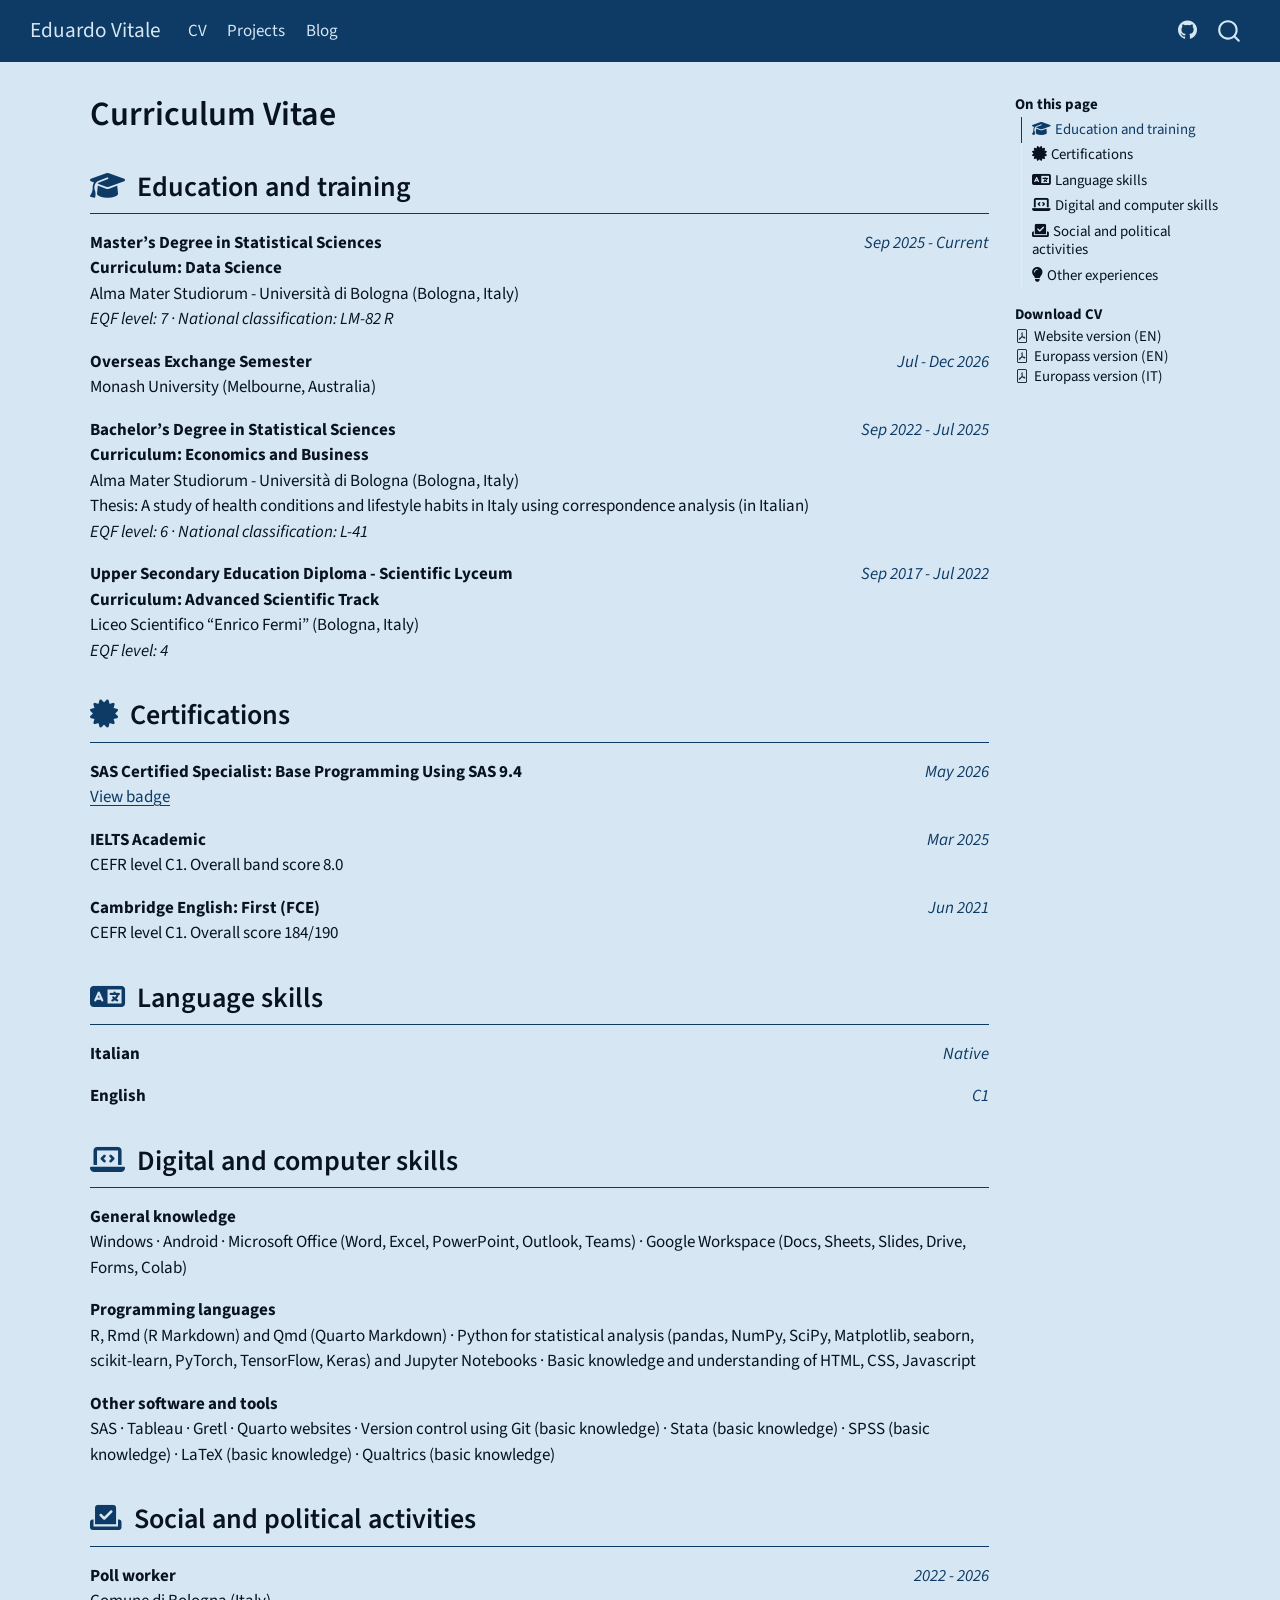
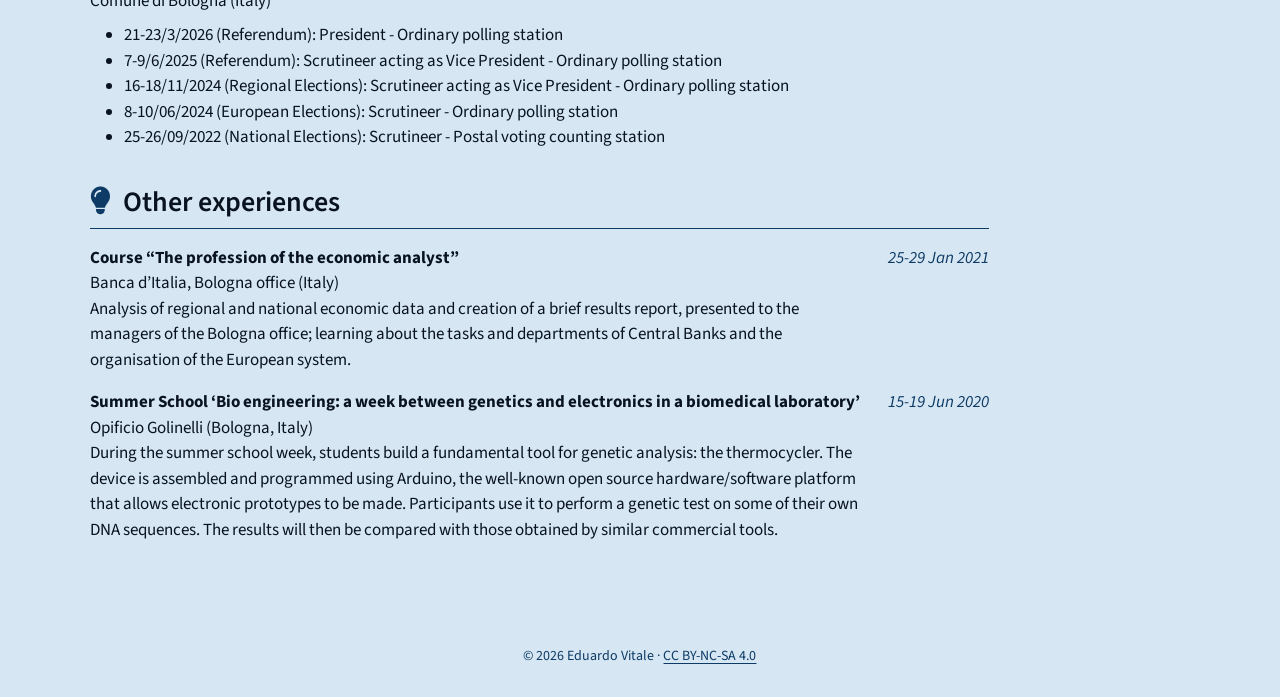
==== cv/index.html @ f0003b97 "Built site for gh-pages" ====
<!DOCTYPE html>
<html xmlns="http://www.w3.org/1999/xhtml" lang="en" xml:lang="en"><head>

<meta charset="utf-8">
<meta name="generator" content="quarto-1.11.9">

<meta name="viewport" content="width=device-width, initial-scale=1.0, user-scalable=yes">


<title>Curriculum Vitae – Eduardo Vitale</title>
<style>
/* Default styles provided by pandoc.
** See https://pandoc.org/MANUAL.html#variables-for-html for config info.
*/
span.smallcaps{font-variant: small-caps;}
div.columns{display: flex; gap: 1.5em;}
div.column{flex: auto;}
@media screen {
div.columns{gap: min(4vw, 1.5em);}
div.column{overflow-x: auto;}
}
div.hanging-indent{margin-left: 1.5em; text-indent: -1.5em;}
ul.task-list{list-style: none;}
ul.task-list li input[type="checkbox"] {
  width: 0.8em;
  margin: 0 0.8em 0.2em -1em; /* quarto-specific, see https://github.com/quarto-dev/quarto-cli/issues/4556 */ 
  vertical-align: middle;
}
</style>


<script src="../site_libs/quarto-nav/quarto-nav.js"></script>
<script src="../site_libs/quarto-nav/headroom.min.js"></script>
<script src="../site_libs/clipboard/clipboard.min.js"></script>
<script src="../site_libs/quarto-search/autocomplete.umd.js"></script>
<script src="../site_libs/quarto-search/fuse.min.js"></script>
<script src="../site_libs/quarto-search/quarto-search.js"></script>
<meta name="quarto:offset" content="../">
<script src="../site_libs/quarto-html/quarto.js" type="module"></script>
<script src="../site_libs/quarto-html/tabsets/tabsets.js" type="module"></script>
<script src="../site_libs/quarto-html/scrollable-regions/scrollable-regions.js" type="module"></script>
<script src="../site_libs/quarto-html/popper.min.js"></script>
<script src="../site_libs/quarto-html/tippy.umd.min.js"></script>
<script src="../site_libs/quarto-html/anchor.min.js"></script>
<link href="../site_libs/quarto-html/tippy.css" rel="stylesheet">
<link href="../site_libs/quarto-html/quarto-syntax-highlighting-63b5708e65d6cd79cd7618c58d0c21e7.css" rel="stylesheet" id="quarto-text-highlighting-styles">
<script src="../site_libs/bootstrap/bootstrap.min.js"></script>
<link href="../site_libs/bootstrap/bootstrap-icons.css" rel="stylesheet">
<link href="../site_libs/bootstrap/bootstrap-68e6c9a759f6f047661711591d067c5d.min.css" rel="stylesheet" append-hash="true" id="quarto-bootstrap" data-mode="light">
<link href="../site_libs/quarto-contrib/fontawesome6-6.7.2/all.min.css" rel="stylesheet">
<link href="../site_libs/quarto-contrib/fontawesome6-6.7.2/latex-fontsize.css" rel="stylesheet">
<script id="quarto-search-options" type="application/json">{
  "location": "navbar",
  "copy-button": false,
  "collapse-after": 3,
  "panel-placement": "end",
  "type": "overlay",
  "limit": 50,
  "keyboard-shortcut": [
    "f",
    "/",
    "s"
  ],
  "show-item-context": false,
  "language": {
    "search-no-results-text": "No results",
    "search-matching-documents-text": "matching documents",
    "search-copy-link-title": "Copy link to search",
    "search-hide-matches-text": "Hide additional matches",
    "search-more-match-text": "more match in this document",
    "search-more-matches-text": "more matches in this document",
    "search-clear-button-title": "Clear",
    "search-text-placeholder": "",
    "search-detached-cancel-button-title": "Cancel",
    "search-submit-button-title": "Submit",
    "search-label": "Search"
  }
}</script>
<meta name="robots" content="noindex, nofollow, noai, noimageai">


</head>

<body class="nav-fixed cv-page quarto-light"><a id="quarto-skip-link" class="visually-hidden-focusable" href="#quarto-document-content">Skip to main content</a>

<div id="quarto-search-results"></div>
  <header id="quarto-header" class="headroom fixed-top">
    <nav class="navbar navbar-expand-lg " data-bs-theme="dark" aria-label="Site">
      <div class="navbar-container container-fluid">
      <div class="navbar-brand-container mx-auto">
    <a class="navbar-brand" href="../index.html">
    <span class="navbar-title">Eduardo Vitale</span>
    </a>
  </div>
          <button class="navbar-toggler" type="button" data-bs-toggle="collapse" data-bs-target="#navbarCollapse" aria-controls="navbarCollapse" aria-expanded="false" aria-label="Toggle navigation" onclick="if (window.quartoToggleHeadroom) { window.quartoToggleHeadroom(); }">
  <span class="navbar-toggler-icon"></span>
</button>
          <div class="collapse navbar-collapse" id="navbarCollapse">
            <ul class="navbar-nav navbar-nav-scroll me-auto">
  <li class="nav-item">
    <a class="nav-link active" href="../cv/index.html" aria-current="page"> 
<span class="menu-text">CV</span></a>
  </li>  
  <li class="nav-item">
    <a class="nav-link" href="../projects/projects.html"> 
<span class="menu-text">Projects</span></a>
  </li>  
  <li class="nav-item">
    <a class="nav-link" href="../blog/blog.html"> 
<span class="menu-text">Blog</span></a>
  </li>  
</ul>
            <ul class="navbar-nav navbar-nav-scroll ms-auto">
  <li class="nav-item compact">
    <a class="nav-link" href="https://github.com/EduVit" target="_blank"> <i class="bi bi-github" role="img">
</i> 
<span class="menu-text"></span></a>
  </li>  
</ul>
          </div> <!-- /navcollapse -->
            <div class="quarto-navbar-tools">
</div>
            <div id="quarto-search" class="" title="Search"></div>
      </div> <!-- /container-fluid -->
    </nav>
</header>
<!-- content -->
<div id="quarto-content" class="quarto-container page-columns page-rows-contents page-layout-article page-navbar">
<!-- sidebar -->
<!-- margin-sidebar -->
    <div id="quarto-margin-sidebar" class="sidebar margin-sidebar">
        <nav id="TOC" role="doc-toc" aria-labelledby="toc-title" class="toc-active">
    <h2 id="toc-title">On this page</h2>
   
  <ul class="collapse">
  <li><a href="#education" id="toc-education" class="nav-link active" data-scroll-target="#education"><i class="fa-solid fa-graduation-cap" aria-label="graduation-cap"></i> Education and training</a></li>
  <li><a href="#certifications" id="toc-certifications" class="nav-link" data-scroll-target="#certifications"><i class="fa-solid fa-certificate" aria-label="certificate"></i> Certifications</a></li>
  <li><a href="#languages" id="toc-languages" class="nav-link" data-scroll-target="#languages"><i class="fa-solid fa-language" aria-label="language"></i> Language skills</a></li>
  <li><a href="#digital-skills" id="toc-digital-skills" class="nav-link" data-scroll-target="#digital-skills"><i class="fa-solid fa-laptop-code" aria-label="laptop-code"></i> Digital and computer skills</a></li>
  <li><a href="#social-activities" id="toc-social-activities" class="nav-link" data-scroll-target="#social-activities"><i class="fa-solid fa-check-to-slot" aria-label="check-to-slot"></i> Social and political activities</a></li>
  <li><a href="#other-experiences" id="toc-other-experiences" class="nav-link" data-scroll-target="#other-experiences"><i class="fa-solid fa-lightbulb" aria-label="lightbulb"></i> Other experiences</a></li>
  </ul>
<div class="quarto-alternate-formats"><h2>Download CV</h2><ul><li><a href="CV-Website-EN.pdf"><i class="bi bi-file-pdf"></i>Website version (EN)</a></li><li><a href="CV-Europass-EN.pdf"><i class="bi bi-file-pdf"></i>Europass version (EN)</a></li><li><a href="CV-Europass-IT.pdf"><i class="bi bi-file-pdf"></i>Europass version (IT)</a></li></ul></div></nav>
    </div>
<!-- main -->
<main class="content" id="quarto-document-content" tabindex="-1">

<header id="title-block-header" class="quarto-title-block default">
<div class="quarto-title">
<h1 class="title">Curriculum Vitae</h1>
</div>



<div class="quarto-title-meta">

    
  
    
  </div>
  


</header>


<section id="education" class="level2">
<h2 class="anchored" data-anchor-id="education"><i class="fa-solid fa-graduation-cap" aria-label="graduation-cap"></i> Education and training</h2>
<div class="cv-entry">
<div class="cv-entry-main">
<p><strong>Master’s Degree in Statistical Sciences</strong><br>
<strong>Curriculum: Data Science</strong><br>
Alma Mater Studiorum - Università di Bologna (Bologna, Italy)<br>
<em>EQF level: 7 · National classification: LM-82 R</em></p>
</div>
<div class="cv-entry-date">
<p>Sep 2025 - Current</p>
</div>
</div>
<div class="cv-entry">
<div class="cv-entry-main">
<p><strong>Overseas Exchange Semester</strong><br>
Monash University (Melbourne, Australia)</p>
</div>
<div class="cv-entry-date">
<p>Jul - Dec 2026</p>
</div>
</div>
<div class="cv-entry">
<div class="cv-entry-main">
<p><strong>Bachelor’s Degree in Statistical Sciences</strong><br>
<strong>Curriculum: Economics and Business</strong><br>
Alma Mater Studiorum - Università di Bologna (Bologna, Italy)<br>
Thesis: A study of health conditions and lifestyle habits in Italy using correspondence analysis (in Italian)<br>
<em>EQF level: 6 · National classification: L-41</em></p>
</div>
<div class="cv-entry-date">
<p>Sep 2022 - Jul 2025</p>
</div>
</div>
<div class="cv-entry">
<div class="cv-entry-main">
<p><strong>Upper Secondary Education Diploma - Scientific Lyceum</strong><br>
<strong>Curriculum: Advanced Scientific Track</strong><br>
Liceo Scientifico “Enrico Fermi” (Bologna, Italy)<br>
<em>EQF level: 4</em></p>
</div>
<div class="cv-entry-date">
<p>Sep 2017 - Jul 2022</p>
</div>
</div>
</section>
<section id="certifications" class="level2">
<h2 class="anchored" data-anchor-id="certifications"><i class="fa-solid fa-certificate" aria-label="certificate"></i> Certifications</h2>
<div class="cv-entry">
<div class="cv-entry-main">
<p><strong>SAS Certified Specialist: Base Programming Using SAS 9.4</strong><br>
<a href="https://www.credly.com/badges/1765853e-7fba-4a34-a681-5e344c31578a/public_url">View badge</a></p>
</div>
<div class="cv-entry-date">
<p>May 2026</p>
</div>
</div>
<div class="cv-entry">
<div class="cv-entry-main">
<p><strong>IELTS Academic</strong><br>
CEFR level C1. Overall band score 8.0</p>
</div>
<div class="cv-entry-date">
<p>Mar 2025</p>
</div>
</div>
<div class="cv-entry">
<div class="cv-entry-main">
<p><strong>Cambridge English: First (FCE)</strong><br>
CEFR level C1. Overall score 184/190</p>
</div>
<div class="cv-entry-date">
<p>Jun 2021</p>
</div>
</div>
</section>
<section id="languages" class="level2">
<h2 class="anchored" data-anchor-id="languages"><i class="fa-solid fa-language" aria-label="language"></i> Language skills</h2>
<div class="cv-entry">
<div class="cv-entry-main">
<p><strong>Italian</strong></p>
</div>
<div class="cv-entry-date">
<p>Native</p>
</div>
</div>
<div class="cv-entry">
<div class="cv-entry-main">
<p><strong>English</strong></p>
</div>
<div class="cv-entry-date">
<p>C1</p>
</div>
</div>
</section>
<section id="digital-skills" class="level2">
<h2 class="anchored" data-anchor-id="digital-skills"><i class="fa-solid fa-laptop-code" aria-label="laptop-code"></i> Digital and computer skills</h2>
<p><strong>General knowledge</strong><br>
Windows · Android · Microsoft Office (Word, Excel, PowerPoint, Outlook, Teams) · Google Workspace (Docs, Sheets, Slides, Drive, Forms, Colab)</p>
<p><strong>Programming languages</strong><br>
R, Rmd (R Markdown) and Qmd (Quarto Markdown) · Python for statistical analysis (pandas, NumPy, SciPy, Matplotlib, seaborn, scikit-learn, PyTorch, TensorFlow, Keras) and Jupyter Notebooks · Basic knowledge and understanding of HTML, CSS, Javascript</p>
<p><strong>Other software and tools</strong><br>
SAS · Tableau · Gretl · Quarto websites · Version control using Git (basic knowledge) · Stata (basic knowledge) · SPSS (basic knowledge) · LaTeX (basic knowledge) · Qualtrics (basic knowledge)</p>
</section>
<section id="social-activities" class="level2">
<h2 class="anchored" data-anchor-id="social-activities"><i class="fa-solid fa-check-to-slot" aria-label="check-to-slot"></i> Social and political activities</h2>
<div class="cv-entry">
<div class="cv-entry-main">
<p><strong>Poll worker</strong><br>
Comune di Bologna (Italy)</p>
<ul>
<li>21-23/3/2026 (Referendum): President - Ordinary polling station</li>
<li>7-9/6/2025 (Referendum): Scrutineer acting as Vice President - Ordinary polling station</li>
<li>16-18/11/2024 (Regional Elections): Scrutineer acting as Vice President - Ordinary polling station</li>
<li>8-10/06/2024 (European Elections): Scrutineer - Ordinary polling station</li>
<li>25-26/09/2022 (National Elections): Scrutineer - Postal voting counting station</li>
</ul>
</div>
<div class="cv-entry-date">
<p>2022 - 2026</p>
</div>
</div>
</section>
<section id="other-experiences" class="level2">
<h2 class="anchored" data-anchor-id="other-experiences"><i class="fa-solid fa-lightbulb" aria-label="lightbulb"></i> Other experiences</h2>
<div class="cv-entry">
<div class="cv-entry-main">
<p><strong>Course “The profession of the economic analyst”</strong><br>
Banca d’Italia, Bologna office (Italy)<br>
Analysis of regional and national economic data and creation of a brief results report, presented to the managers of the Bologna office; learning about the tasks and departments of Central Banks and the organisation of the European system.</p>
</div>
<div class="cv-entry-date">
<p>25-29 Jan 2021</p>
</div>
</div>
<div class="cv-entry">
<div class="cv-entry-main">
<p><strong>Summer School ‘Bio engineering: a week between genetics and electronics in a biomedical laboratory’</strong><br>
Opificio Golinelli (Bologna, Italy)<br>
During the summer school week, students build a fundamental tool for genetic analysis: the thermocycler. The device is assembled and programmed using Arduino, the well-known open source hardware/software platform that allows electronic prototypes to be made. Participants use it to perform a genetic test on some of their own DNA sequences. The results will then be compared with those obtained by similar commercial tools.</p>
</div>
<div class="cv-entry-date">
<p>15-19 Jun 2020</p>
</div>
</div>


</section>

</main> <!-- /main -->
<script id="quarto-html-after-body" type="application/javascript">
  window.document.addEventListener("DOMContentLoaded", function (event) {
    const icon = "";
    const anchorJS = new window.AnchorJS();
    anchorJS.options = {
      placement: 'right',
      icon: icon
    };
    anchorJS.add('.anchored');
    const isCodeAnnotation = (el) => {
      for (const clz of el.classList) {
        if (clz.startsWith('code-annotation-')) {                     
          return true;
        }
      }
      return false;
    }
    const onCopySuccess = function(e) {
      // button target
      const button = e.trigger;
      // don't keep focus
      button.blur();
      // flash "checked"
      button.classList.add('code-copy-button-checked');
      var currentTitle = button.getAttribute("title");
      button.setAttribute("title", "Copied!");
      let tooltip;
      if (window.bootstrap) {
        button.setAttribute("data-bs-toggle", "tooltip");
        button.setAttribute("data-bs-placement", "left");
        button.setAttribute("data-bs-title", "Copied!");
        tooltip = new bootstrap.Tooltip(button, 
          { trigger: "manual", 
            customClass: "code-copy-button-tooltip",
            offset: [0, -8]});
        tooltip.show();    
      }
      setTimeout(function() {
        if (tooltip) {
          tooltip.hide();
          button.removeAttribute("data-bs-title");
          button.removeAttribute("data-bs-toggle");
          button.removeAttribute("data-bs-placement");
        }
        button.setAttribute("title", currentTitle);
        button.classList.remove('code-copy-button-checked');
      }, 1000);
      // clear code selection
      e.clearSelection();
    }
    const getTextToCopy = function(trigger) {
      const outerScaffold = trigger.parentElement.cloneNode(true);
      const codeEl = outerScaffold.querySelector('code');
      for (const childEl of codeEl.children) {
        if (isCodeAnnotation(childEl)) {
          childEl.remove();
        }
      }
      return codeEl.innerText;
    }
    const clipboard = new window.ClipboardJS('.code-copy-button:not([data-in-quarto-modal])', {
      text: getTextToCopy
    });
    clipboard.on('success', onCopySuccess);
    if (window.document.getElementById('quarto-embedded-source-code-modal')) {
      const clipboardModal = new window.ClipboardJS('.code-copy-button[data-in-quarto-modal]', {
        text: getTextToCopy,
        container: window.document.getElementById('quarto-embedded-source-code-modal')
      });
      clipboardModal.on('success', onCopySuccess);
    }
      var localhostRegex = new RegExp(/^(?:http|https):\/\/localhost\:?[0-9]*\//);
      var mailtoRegex = new RegExp(/^mailto:/);
        var filterRegex = new RegExp("https:\/\/EduVit\.github\.io\/");
      const newWindowLabel = "(opens in a new tab)";
      const newWindowNoteId = "quarto-ext-newwindow-label";
      // Links reference one hidden label through aria-describedby, so the
      // announcement never changes their accessible name.
      var describeNewWindow = (link) => {
        if (!window.document.getElementById(newWindowNoteId)) {
          var newWindowNote = window.document.createElement("span");
          newWindowNote.id = newWindowNoteId;
          newWindowNote.hidden = true;
          newWindowNote.textContent = newWindowLabel;
          window.document.body.appendChild(newWindowNote);
        }
        var describedBy = (link.getAttribute("aria-describedby") || "").split(/\s+/).filter(Boolean);
        if (!describedBy.includes(newWindowNoteId)) {
          describedBy.push(newWindowNoteId);
          link.setAttribute("aria-describedby", describedBy.join(" "));
        }
      }
      var isInternal = (href) => {
          return filterRegex.test(href) || localhostRegex.test(href) || mailtoRegex.test(href);
      }
      // Inspect non-navigation links and adorn them if external
      window.quartoDecorateExternalLinks = function (root) {
     var links = (root || window.document).querySelectorAll('a[href]:not(.nav-link):not(.navbar-brand):not(.toc-action):not(.sidebar-link):not(.sidebar-item-toggle):not(.pagination-link):not(.no-external):not([aria-hidden]):not(.dropdown-item):not(.quarto-navigation-tool):not(.about-link)');
      for (var i=0; i<links.length; i++) {
        const link = links[i];
        if (!isInternal(link.href)) {
          // undo the damage that might have been done by quarto-nav.js in the case of
          // links that we want to consider external
          if (link.dataset.originalHref !== undefined) {
            link.href = link.dataset.originalHref;
          }
            // target, if specified
            link.setAttribute("target", "_blank");
            if (link.getAttribute("rel") === null) {
              link.setAttribute("rel", "noopener");
            }
            describeNewWindow(link);
          if (!link.classList.contains('no-external-icon')) {
          }
        }
      }
      };
      window.quartoDecorateExternalLinks(window.document);
    // Esc closes the popup (WCAG 1.4.13) and focus leaving both trigger and
    // popup closes it (WCAG 2.4.11); tippy handles neither for interactive popups.
    const hideOnEscAndFocusOut = {
      name: 'hideOnEscAndFocusOut',
      defaultValue: true,
      fn(instance) {
        const dismiss = () => {
          // A show scheduled by the trigger delay would otherwise reopen it
          instance.clearDelayTimeouts();
          instance.hide();
        };
        const onKeyDown = (event) => {
          if (event.key !== 'Escape') {
            return;
          }
          // Keep Esc from also reaching page handlers (e.g. reveal.js overview),
          // except an open reveal.js slide menu, which Esc should close too.
          // The menu handles keys only when its keyboard option is on.
          const menuHandlesEsc = window.Reveal?.getPlugin?.('menu')?.isOpen() &&
            window.Reveal.getConfig().menu?.keyboard !== false;
          if (!menuHandlesEsc) {
            event.stopPropagation();
          }
          if (instance.popper.contains(window.document.activeElement)) {
            // Disabled while refocusing so the focus trigger does not reopen it
            instance.disable();
            instance.reference.focus();
            instance.enable();
          }
          dismiss();
        };
        const onFocusOut = (event) => {
          const target = event.relatedTarget;
          if (target && !instance.reference.contains(target) &&
              !instance.popper.contains(target)) {
            dismiss();
          }
        };
        // On the trigger too: a click trigger (code-annotations: select) has no
        // blur handling. Attached for the instance's lifetime so leaving the
        // trigger also cancels a show still pending on the trigger delay.
        instance.reference.addEventListener('focusout', onFocusOut);
        return {
          onShow() {
            window.document.addEventListener('keydown', onKeyDown, true);
            instance.popper.addEventListener('focusout', onFocusOut);
          },
          onHide() {
            window.document.removeEventListener('keydown', onKeyDown, true);
            instance.popper.removeEventListener('focusout', onFocusOut);
          },
          onDestroy() {
            instance.reference.removeEventListener('focusout', onFocusOut);
          },
        };
      },
    };
    function tippyHover(el, contentFn, onTriggerFn, onUntriggerFn) {
      const config = {
        allowHTML: true,
        maxWidth: 500,
        delay: 100,
        arrow: false,
        appendTo: function(el) {
            return el.parentElement;
        },
        interactive: true,
        interactiveBorder: 10,
        theme: 'quarto',
        placement: 'bottom-start',
        plugins: [hideOnEscAndFocusOut],
      };
      if (contentFn) {
        config.content = contentFn;
      }
      if (onTriggerFn) {
        config.onTrigger = onTriggerFn;
      }
      if (onUntriggerFn) {
        config.onUntrigger = onUntriggerFn;
      }
      window.tippy(el, config); 
    }
    const noterefs = window.document.querySelectorAll('a[role="doc-noteref"]');
    for (var i=0; i<noterefs.length; i++) {
      const ref = noterefs[i];
      tippyHover(ref, function() {
        // use id or data attribute instead here
        let href = ref.getAttribute('data-footnote-href') || ref.getAttribute('href');
        try { href = new URL(href).hash; } catch {}
        const id = href.replace(/^#\/?/, "");
        const note = window.document.getElementById(id);
        if (note) {
          return note.innerHTML;
        } else {
          return "";
        }
      });
    }
    const xrefs = window.document.querySelectorAll('a.quarto-xref');
    const processXRef = (id, note) => {
      // Strip column container classes
      const stripColumnClz = (el) => {
        el.classList.remove("page-full", "page-columns");
        if (el.children) {
          for (const child of el.children) {
            stripColumnClz(child);
          }
        }
      }
      stripColumnClz(note)
      if (id === null || id.startsWith('sec-')) {
        // Special case sections, only their first couple elements
        const container = document.createElement("div");
        if (note.children && note.children.length > 2) {
          container.appendChild(note.children[0].cloneNode(true));
          for (let i = 1; i < note.children.length; i++) {
            const child = note.children[i];
            if (child.tagName === "P" && child.innerText === "") {
              continue;
            } else {
              container.appendChild(child.cloneNode(true));
              break;
            }
          }
          if (window.Quarto?.typesetMath) {
            window.Quarto.typesetMath(container);
          }
          return container.innerHTML
        } else {
          if (window.Quarto?.typesetMath) {
            window.Quarto.typesetMath(note);
          }
          return note.innerHTML;
        }
      } else {
        // Remove any anchor links if they are present
        const anchorLink = note.querySelector('a.anchorjs-link');
        if (anchorLink) {
          anchorLink.remove();
        }
        if (window.Quarto?.typesetMath) {
          window.Quarto.typesetMath(note);
        }
        if (note.classList.contains("callout")) {
          return note.outerHTML;
        } else {
          return note.innerHTML;
        }
      }
    }
    for (var i=0; i<xrefs.length; i++) {
      const xref = xrefs[i];
      tippyHover(xref, undefined, function(instance) {
        instance.disable();
        let url = xref.getAttribute('href');
        let hash = undefined; 
        if (url.startsWith('#')) {
          hash = url;
        } else {
          try { hash = new URL(url).hash; } catch {}
        }
        if (hash) {
          const id = hash.replace(/^#\/?/, "");
          const note = window.document.getElementById(id);
          if (note !== null) {
            try {
              const html = processXRef(id, note.cloneNode(true));
              instance.setContent(html);
            } finally {
              instance.enable();
              instance.show();
            }
          } else {
            // See if we can fetch this
            fetch(url.split('#')[0])
            .then(res => res.text())
            .then(html => {
              const parser = new DOMParser();
              const htmlDoc = parser.parseFromString(html, "text/html");
              const note = htmlDoc.getElementById(id);
              if (note !== null) {
                const html = processXRef(id, note);
                instance.setContent(html);
              } 
            }).finally(() => {
              instance.enable();
              instance.show();
            });
          }
        } else {
          // See if we can fetch a full url (with no hash to target)
          // This is a special case and we should probably do some content thinning / targeting
          fetch(url)
          .then(res => res.text())
          .then(html => {
            const parser = new DOMParser();
            const htmlDoc = parser.parseFromString(html, "text/html");
            const note = htmlDoc.querySelector('main.content');
            if (note !== null) {
              // This should only happen for chapter cross references
              // (since there is no id in the URL)
              // remove the first header
              if (note.children.length > 0 && note.children[0].tagName === "HEADER") {
                note.children[0].remove();
              }
              const html = processXRef(null, note);
              instance.setContent(html);
            } 
          }).finally(() => {
            instance.enable();
            instance.show();
          });
        }
      }, function(instance) {
      });
    }
        let selectedAnnoteEl;
        const selectorForAnnotation = ( cell, annotation) => {
          let cellAttr = 'data-code-cell="' + cell + '"';
          let lineAttr = 'data-code-annotation="' +  annotation + '"';
          const selector = 'span[' + cellAttr + '][' + lineAttr + ']';
          return selector;
        }
        const selectCodeLines = (annoteEl) => {
          const doc = window.document;
          const targetCell = annoteEl.getAttribute("data-target-cell");
          const targetAnnotation = annoteEl.getAttribute("data-target-annotation");
          const annoteSpan = window.document.querySelector(selectorForAnnotation(targetCell, targetAnnotation));
          const lines = annoteSpan.getAttribute("data-code-lines").split(",");
          const lineIds = lines.map((line) => {
            return targetCell + "-" + line;
          })
          // Each band is positioned against its own containing block, which is
          // not the offsetParent of the lines, so place it from client rects.
          const placeBand = (band, firstEl, lastEl, codeBlock) => {
            const container = band.offsetParent;
            if (container === null) {
              return;
            }
            const containerRect = container.getBoundingClientRect();
            // Reveal.js scales slides with a transform, so convert client
            // pixels back to the CSS pixels of the container.
            const scale = containerRect.height / container.offsetHeight || 1;
            const firstRect = firstEl.getBoundingClientRect();
            const lastRect = lastEl.getBoundingClientRect();
            const top = (firstRect.top - containerRect.top) / scale - container.clientTop + container.scrollTop;
            const height = (lastRect.bottom - firstRect.top) / scale;
            band.style.top = top - 2 + "px";
            band.style.height = height + 4 + "px";
            if (codeBlock) {
              // Without the copy button wrapper, the containing block is wider
              // than the code block, so span the code block explicitly.
              const blockRect = codeBlock.getBoundingClientRect();
              band.style.left = (blockRect.left - containerRect.left) / scale - container.clientLeft + container.scrollLeft + "px";
              band.style.width = blockRect.width / scale + "px";
            }
          };
          if (lineIds.length > 0) {
            const el = window.document.getElementById(lineIds[0]);
            const lastEl = window.document.getElementById(lineIds[lineIds.length - 1]);
            const parent = el.parentElement.parentElement;
            // cook up a div (if necessary) and position it
            let div = window.document.getElementById("code-annotation-line-highlight");
            if (div === null) {
              div = window.document.createElement("div");
              div.setAttribute("id", "code-annotation-line-highlight");
              div.style.position = 'absolute';
              parent.appendChild(div);
            }
            placeBand(div, el, lastEl, parent.closest("div.sourceCode") || parent);
            let gutterDiv = window.document.getElementById("code-annotation-line-highlight-gutter");
            if (gutterDiv === null) {
              gutterDiv = window.document.createElement("div");
              gutterDiv.setAttribute("id", "code-annotation-line-highlight-gutter");
              gutterDiv.style.position = 'absolute';
              const codeCell = window.document.getElementById(targetCell);
              const gutter = codeCell.querySelector('.code-annotation-gutter');
              gutter.appendChild(gutterDiv);
            }
            placeBand(gutterDiv, el, lastEl);
            selectedAnnoteEl = annoteEl;
          }
        };
        const unselectCodeLines = () => {
          const elementsIds = ["code-annotation-line-highlight", "code-annotation-line-highlight-gutter"];
          elementsIds.forEach((elId) => {
            const div = window.document.getElementById(elId);
            if (div) {
              div.remove();
            }
          });
          selectedAnnoteEl = undefined;
        };
          // Handle positioning of the toggle
      window.addEventListener(
        "resize",
        throttle(() => {
          elRect = undefined;
          if (selectedAnnoteEl) {
            selectCodeLines(selectedAnnoteEl);
          }
        }, 10)
      );
      function throttle(fn, ms) {
      let throttle = false;
      let timer;
        return (...args) => {
          if(!throttle) { // first call gets through
              fn.apply(this, args);
              throttle = true;
          } else { // all the others get throttled
              if(timer) clearTimeout(timer); // cancel #2
              timer = setTimeout(() => {
                fn.apply(this, args);
                timer = throttle = false;
              }, ms);
          }
        };
      }
        // Attach click handler to the DT
        const annoteDls = window.document.querySelectorAll('dt[data-target-cell]');
        for (const annoteDlNode of annoteDls) {
          annoteDlNode.addEventListener('click', (event) => {
            const clickedEl = event.target;
            if (clickedEl !== selectedAnnoteEl) {
              unselectCodeLines();
              const activeEl = window.document.querySelector('dt[data-target-cell].code-annotation-active');
              if (activeEl) {
                activeEl.classList.remove('code-annotation-active');
              }
              selectCodeLines(clickedEl);
              clickedEl.classList.add('code-annotation-active');
            } else {
              // Unselect the line
              unselectCodeLines();
              clickedEl.classList.remove('code-annotation-active');
            }
          });
        }
    const findCites = (el) => {
      const parentEl = el.parentElement;
      if (parentEl) {
        const cites = parentEl.dataset.cites;
        if (cites) {
          return {
            el,
            cites: cites.split(' ')
          };
        } else {
          return findCites(el.parentElement)
        }
      } else {
        return undefined;
      }
    };
    var bibliorefs = window.document.querySelectorAll('a[role="doc-biblioref"]');
    for (var i=0; i<bibliorefs.length; i++) {
      const ref = bibliorefs[i];
      const citeInfo = findCites(ref);
      if (citeInfo) {
        tippyHover(citeInfo.el, function() {
          var popup = window.document.createElement('div');
          citeInfo.cites.forEach(function(cite) {
            var citeDiv = window.document.createElement('div');
            citeDiv.classList.add('hanging-indent');
            citeDiv.classList.add('csl-entry');
            var biblioDiv = window.document.getElementById('ref-' + cite);
            if (biblioDiv) {
              citeDiv.innerHTML = biblioDiv.innerHTML;
            }
            popup.appendChild(citeDiv);
          });
          return popup.innerHTML;
        });
      }
    }
  });
  </script>
  <script type="application/javascript">
  window.quartoScrollableRegionsLabels = {"code":"Scrollable code","output":"Scrollable output"};
  </script>
</div> <!-- /content -->
<footer class="footer">
  <div class="nav-footer">
    <div class="nav-footer-left">
      &nbsp;
    </div>   
    <div class="nav-footer-center">
<p>© 2026 Eduardo Vitale · <a href="https://creativecommons.org/licenses/by-nc-sa/4.0/">CC BY-NC-SA 4.0</a></p>
</div>
    <div class="nav-footer-right">
      &nbsp;
    </div>
  </div>
</footer>




</body></html>
---- site_libs/quarto-html/tippy.css ----
.tippy-box[data-animation=fade][data-state=hidden]{opacity:0}[data-tippy-root]{max-width:calc(100vw - 10px)}.tippy-box{position:relative;background-color:#333;color:#fff;border-radius:4px;font-size:14px;line-height:1.4;white-space:normal;outline:0;transition-property:transform,visibility,opacity}.tippy-box[data-placement^=top]>.tippy-arrow{bottom:0}.tippy-box[data-placement^=top]>.tippy-arrow:before{bottom:-7px;left:0;border-width:8px 8px 0;border-top-color:initial;transform-origin:center top}.tippy-box[data-placement^=bottom]>.tippy-arrow{top:0}.tippy-box[data-placement^=bottom]>.tippy-arrow:before{top:-7px;left:0;border-width:0 8px 8px;border-bottom-color:initial;transform-origin:center bottom}.tippy-box[data-placement^=left]>.tippy-arrow{right:0}.tippy-box[data-placement^=left]>.tippy-arrow:before{border-width:8px 0 8px 8px;border-left-color:initial;right:-7px;transform-origin:center left}.tippy-box[data-placement^=right]>.tippy-arrow{left:0}.tippy-box[data-placement^=right]>.tippy-arrow:before{left:-7px;border-width:8px 8px 8px 0;border-right-color:initial;transform-origin:center right}.tippy-box[data-inertia][data-state=visible]{transition-timing-function:cubic-bezier(.54,1.5,.38,1.11)}.tippy-arrow{width:16px;height:16px;color:#333}.tippy-arrow:before{content:"";position:absolute;border-color:transparent;border-style:solid}.tippy-content{position:relative;padding:5px 9px;z-index:1}
---- site_libs/quarto-html/quarto-syntax-highlighting-63b5708e65d6cd79cd7618c58d0c21e7.css ----
/* quarto syntax highlight colors */
:root {
  --quarto-hl-ot-color: #003B4F;
  --quarto-hl-at-color: #657422;
  --quarto-hl-ss-color: #20794D;
  --quarto-hl-an-color: #5E5E5E;
  --quarto-hl-fu-color: #4758AB;
  --quarto-hl-st-color: #20794D;
  --quarto-hl-cf-color: #003B4F;
  --quarto-hl-op-color: #5E5E5E;
  --quarto-hl-er-color: #AD0000;
  --quarto-hl-bn-color: #AD0000;
  --quarto-hl-al-color: #AD0000;
  --quarto-hl-va-color: #111111;
  --quarto-hl-bu-color: inherit;
  --quarto-hl-ex-color: inherit;
  --quarto-hl-pp-color: #AD0000;
  --quarto-hl-in-color: #5E5E5E;
  --quarto-hl-vs-color: #20794D;
  --quarto-hl-wa-color: #5E5E5E;
  --quarto-hl-do-color: #5E5E5E;
  --quarto-hl-im-color: #00769E;
  --quarto-hl-ch-color: #20794D;
  --quarto-hl-dt-color: #AD0000;
  --quarto-hl-fl-color: #AD0000;
  --quarto-hl-co-color: #5E5E5E;
  --quarto-hl-cv-color: #5E5E5E;
  --quarto-hl-cn-color: #8f5902;
  --quarto-hl-sc-color: #5E5E5E;
  --quarto-hl-dv-color: #AD0000;
  --quarto-hl-kw-color: #003B4F;
}

/* other quarto variables */
:root {
  --quarto-font-monospace: SFMono-Regular, Menlo, Monaco, Consolas, "Liberation Mono", "Courier New", monospace;
}

/* syntax highlight based on Pandoc's rules */
pre > code.sourceCode > span {
  color: #003B4F;
}

code.sourceCode > span {
  color: #003B4F;
}

div.sourceCode,
div.sourceCode pre.sourceCode {
  color: #003B4F;
}

/* Normal */
code span {
  color: #003B4F;
}

/* Alert */
code span.al {
  color: #AD0000;
  font-style: inherit;
}

/* Annotation */
code span.an {
  color: #5E5E5E;
  font-style: inherit;
}

/* Attribute */
code span.at {
  color: #657422;
  font-style: inherit;
}

/* BaseN */
code span.bn {
  color: #AD0000;
  font-style: inherit;
}

/* BuiltIn */
code span.bu {
  font-style: inherit;
}

/* ControlFlow */
code span.cf {
  color: #003B4F;
  font-weight: bold;
  font-style: inherit;
}

/* Char */
code span.ch {
  color: #20794D;
  font-style: inherit;
}

/* Constant */
code span.cn {
  color: #8f5902;
  font-style: inherit;
}

/* Comment */
code span.co {
  color: #5E5E5E;
  font-style: inherit;
}

/* CommentVar */
code span.cv {
  color: #5E5E5E;
  font-style: italic;
}

/* Documentation */
code span.do {
  color: #5E5E5E;
  font-style: italic;
}

/* DataType */
code span.dt {
  color: #AD0000;
  font-style: inherit;
}

/* DecVal */
code span.dv {
  color: #AD0000;
  font-style: inherit;
}

/* Error */
code span.er {
  color: #AD0000;
  font-style: inherit;
}

/* Extension */
code span.ex {
  font-style: inherit;
}

/* Float */
code span.fl {
  color: #AD0000;
  font-style: inherit;
}

/* Function */
code span.fu {
  color: #4758AB;
  font-style: inherit;
}

/* Import */
code span.im {
  color: #00769E;
  font-style: inherit;
}

/* Information */
code span.in {
  color: #5E5E5E;
  font-style: inherit;
}

/* Keyword */
code span.kw {
  color: #003B4F;
  font-weight: bold;
  font-style: inherit;
}

/* Operator */
code span.op {
  color: #5E5E5E;
  font-style: inherit;
}

/* Other */
code span.ot {
  color: #003B4F;
  font-style: inherit;
}

/* Preprocessor */
code span.pp {
  color: #AD0000;
  font-style: inherit;
}

/* SpecialChar */
code span.sc {
  color: #5E5E5E;
  font-style: inherit;
}

/* SpecialString */
code span.ss {
  color: #20794D;
  font-style: inherit;
}

/* String */
code span.st {
  color: #20794D;
  font-style: inherit;
}

/* Variable */
code span.va {
  color: #111111;
  font-style: inherit;
}

/* VerbatimString */
code span.vs {
  color: #20794D;
  font-style: inherit;
}

/* Warning */
code span.wa {
  color: #5E5E5E;
  font-style: italic;
}

.prevent-inlining {
  content: "</";
}

/*# sourceMappingURL=054cc16b9e9817627be6994582d2ffb5.css.map */
---- site_libs/quarto-contrib/fontawesome6-6.7.2/latex-fontsize.css ----
.fa-tiny {
  font-size: 0.5em;
}
.fa-scriptsize {
  font-size: 0.7em;
}
.fa-footnotesize {
  font-size: 0.8em;
}
.fa-small {
  font-size: 0.9em;
}
.fa-normalsize {
  font-size: 1em;
}
.fa-large {
  font-size: 1.2em;
}
.fa-Large {
  font-size: 1.5em;
}
.fa-LARGE {
  font-size: 1.75em;
}
.fa-huge {
  font-size: 2em;
}
.fa-Huge {
  font-size: 2.5em;
}
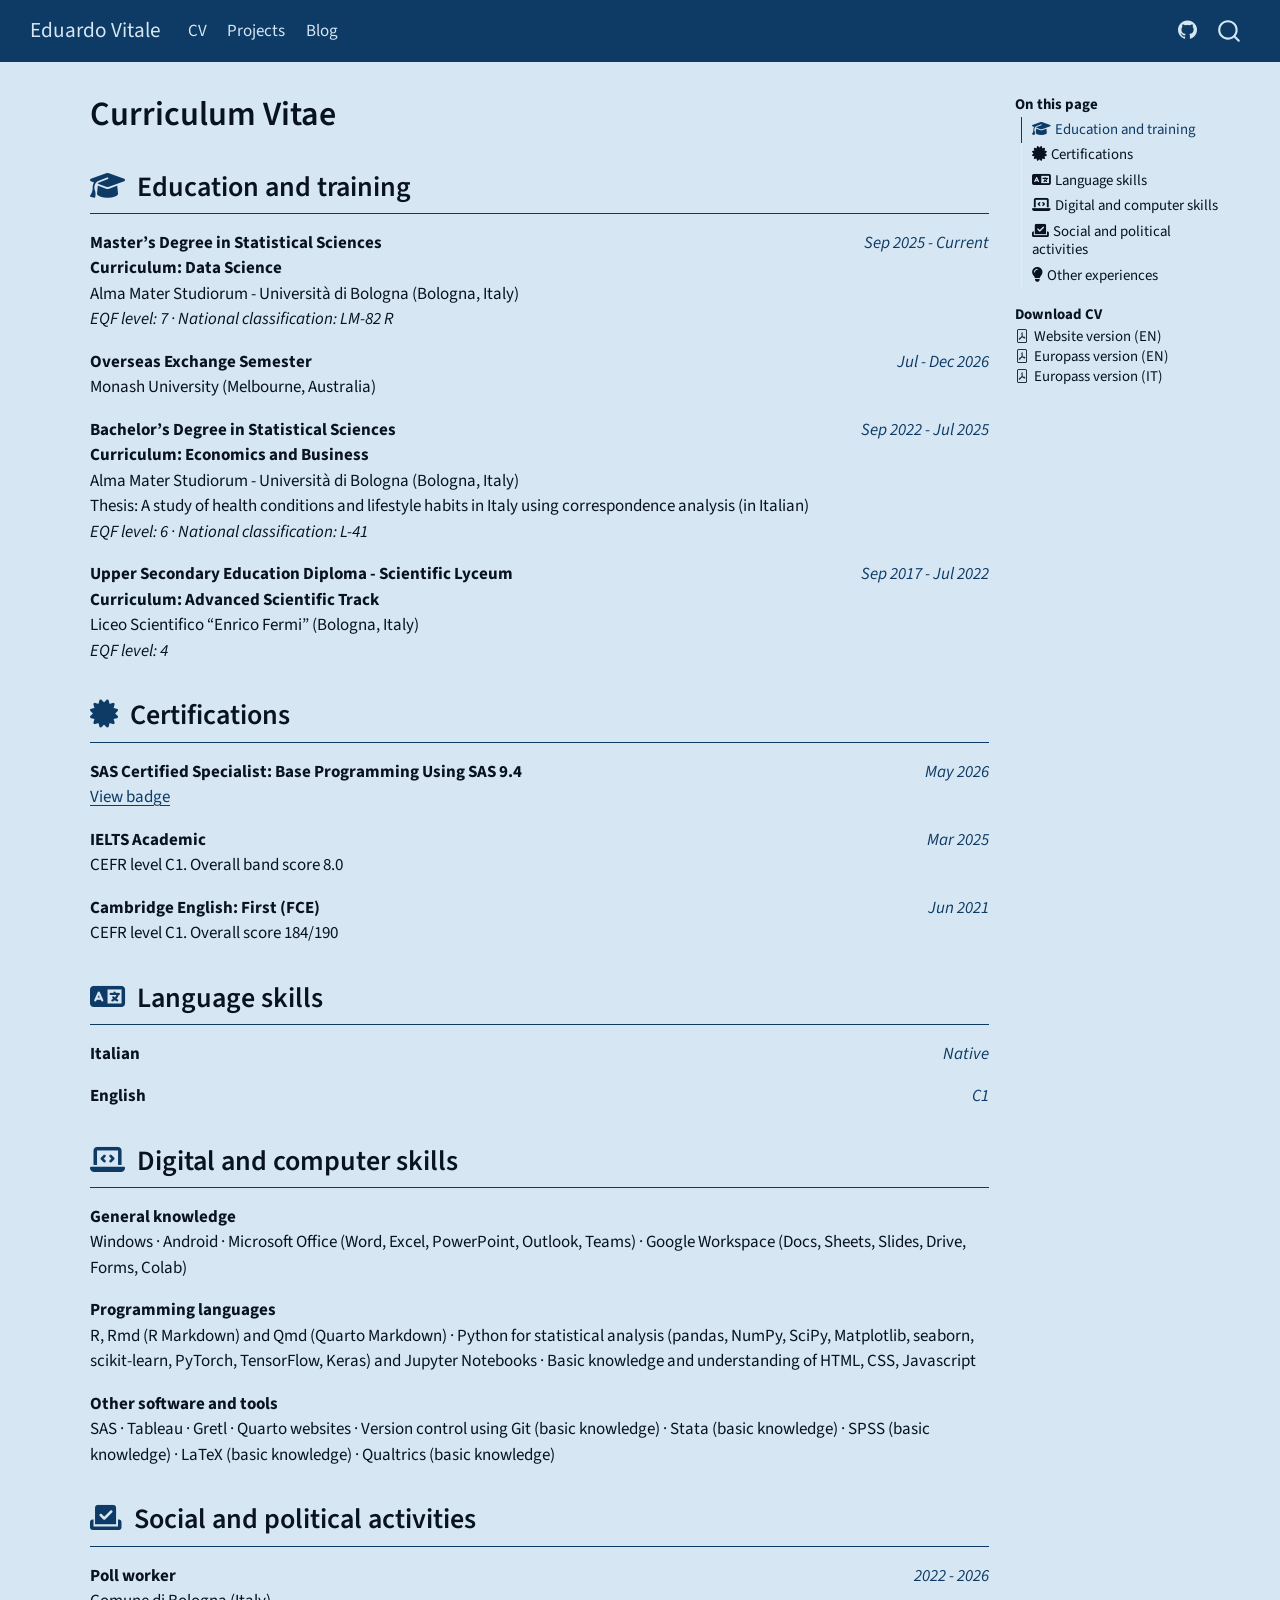
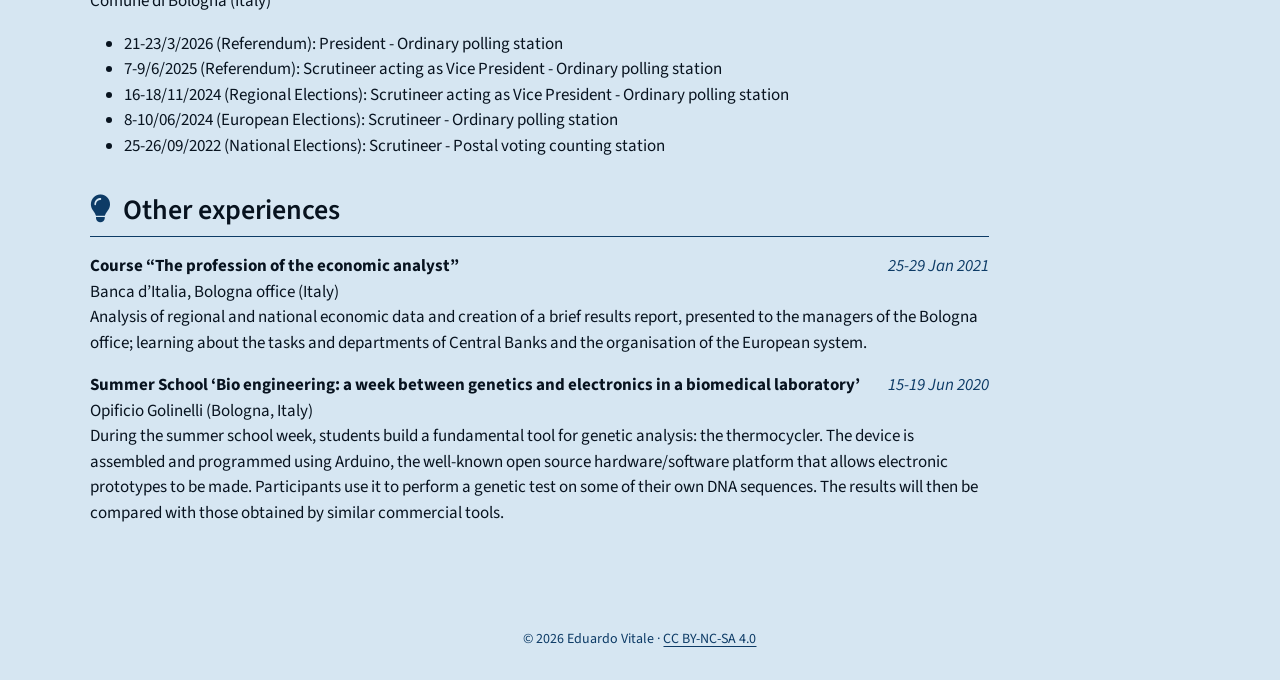
==== commit 542ccc50: "Built site for gh-pages" ====
--- a/cv/index.html
+++ b/cv/index.html
@@ -46,7 +46,7 @@
 <link href="../site_libs/quarto-html/quarto-syntax-highlighting-63b5708e65d6cd79cd7618c58d0c21e7.css" rel="stylesheet" id="quarto-text-highlighting-styles">
 <script src="../site_libs/bootstrap/bootstrap.min.js"></script>
 <link href="../site_libs/bootstrap/bootstrap-icons.css" rel="stylesheet">
-<link href="../site_libs/bootstrap/bootstrap-68e6c9a759f6f047661711591d067c5d.min.css" rel="stylesheet" append-hash="true" id="quarto-bootstrap" data-mode="light">
+<link href="../site_libs/bootstrap/bootstrap-fa9fd6ecb5b2c4b556121bbff82a6f28.min.css" rel="stylesheet" append-hash="true" id="quarto-bootstrap" data-mode="light">
 <link href="../site_libs/quarto-contrib/fontawesome6-6.7.2/all.min.css" rel="stylesheet">
 <link href="../site_libs/quarto-contrib/fontawesome6-6.7.2/latex-fontsize.css" rel="stylesheet">
 <script id="quarto-search-options" type="application/json">{
@@ -133,12 +133,12 @@
     <h2 id="toc-title">On this page</h2>
    
   <ul class="collapse">
-  <li><a href="#education" id="toc-education" class="nav-link active" data-scroll-target="#education"><i class="fa-solid fa-graduation-cap" aria-label="graduation-cap"></i> Education and training</a></li>
-  <li><a href="#certifications" id="toc-certifications" class="nav-link" data-scroll-target="#certifications"><i class="fa-solid fa-certificate" aria-label="certificate"></i> Certifications</a></li>
-  <li><a href="#languages" id="toc-languages" class="nav-link" data-scroll-target="#languages"><i class="fa-solid fa-language" aria-label="language"></i> Language skills</a></li>
-  <li><a href="#digital-skills" id="toc-digital-skills" class="nav-link" data-scroll-target="#digital-skills"><i class="fa-solid fa-laptop-code" aria-label="laptop-code"></i> Digital and computer skills</a></li>
-  <li><a href="#social-activities" id="toc-social-activities" class="nav-link" data-scroll-target="#social-activities"><i class="fa-solid fa-check-to-slot" aria-label="check-to-slot"></i> Social and political activities</a></li>
-  <li><a href="#other-experiences" id="toc-other-experiences" class="nav-link" data-scroll-target="#other-experiences"><i class="fa-solid fa-lightbulb" aria-label="lightbulb"></i> Other experiences</a></li>
+  <li><a href="#b58fc729-690b-4000-b19f-365a4093b2ff7b7b3c2066612067726164756174696f6e2d636170203e7d7d-education-and-training" id="toc-b58fc729-690b-4000-b19f-365a4093b2ff7b7b3c2066612067726164756174696f6e2d636170203e7d7d-education-and-training" class="nav-link active" data-scroll-target="#b58fc729-690b-4000-b19f-365a4093b2ff7b7b3c2066612067726164756174696f6e2d636170203e7d7d-education-and-training"><i class="fa-solid fa-graduation-cap" aria-label="graduation-cap"></i> Education and training</a></li>
+  <li><a href="#b58fc729-690b-4000-b19f-365a4093b2ff7b7b3c206661206365727469666963617465203e7d7d-certifications" id="toc-b58fc729-690b-4000-b19f-365a4093b2ff7b7b3c206661206365727469666963617465203e7d7d-certifications" class="nav-link" data-scroll-target="#b58fc729-690b-4000-b19f-365a4093b2ff7b7b3c206661206365727469666963617465203e7d7d-certifications"><i class="fa-solid fa-certificate" aria-label="certificate"></i> Certifications</a></li>
+  <li><a href="#b58fc729-690b-4000-b19f-365a4093b2ff7b7b3c206661206c616e6775616765203e7d7d-language-skills" id="toc-b58fc729-690b-4000-b19f-365a4093b2ff7b7b3c206661206c616e6775616765203e7d7d-language-skills" class="nav-link" data-scroll-target="#b58fc729-690b-4000-b19f-365a4093b2ff7b7b3c206661206c616e6775616765203e7d7d-language-skills"><i class="fa-solid fa-language" aria-label="language"></i> Language skills</a></li>
+  <li><a href="#b58fc729-690b-4000-b19f-365a4093b2ff7b7b3c206661206c6170746f702d636f6465203e7d7d-digital-and-computer-skills" id="toc-b58fc729-690b-4000-b19f-365a4093b2ff7b7b3c206661206c6170746f702d636f6465203e7d7d-digital-and-computer-skills" class="nav-link" data-scroll-target="#b58fc729-690b-4000-b19f-365a4093b2ff7b7b3c206661206c6170746f702d636f6465203e7d7d-digital-and-computer-skills"><i class="fa-solid fa-laptop-code" aria-label="laptop-code"></i> Digital and computer skills</a></li>
+  <li><a href="#b58fc729-690b-4000-b19f-365a4093b2ff7b7b3c20666120636865636b2d746f2d736c6f74203e7d7d-social-and-political-activities" id="toc-b58fc729-690b-4000-b19f-365a4093b2ff7b7b3c20666120636865636b2d746f2d736c6f74203e7d7d-social-and-political-activities" class="nav-link" data-scroll-target="#b58fc729-690b-4000-b19f-365a4093b2ff7b7b3c20666120636865636b2d746f2d736c6f74203e7d7d-social-and-political-activities"><i class="fa-solid fa-check-to-slot" aria-label="check-to-slot"></i> Social and political activities</a></li>
+  <li><a href="#b58fc729-690b-4000-b19f-365a4093b2ff7b7b3c206661206c6967687462756c62203e7d7d-other-experiences" id="toc-b58fc729-690b-4000-b19f-365a4093b2ff7b7b3c206661206c6967687462756c62203e7d7d-other-experiences" class="nav-link" data-scroll-target="#b58fc729-690b-4000-b19f-365a4093b2ff7b7b3c206661206c6967687462756c62203e7d7d-other-experiences"><i class="fa-solid fa-lightbulb" aria-label="lightbulb"></i> Other experiences</a></li>
   </ul>
 <div class="quarto-alternate-formats"><h2>Download CV</h2><ul><li><a href="CV-Website-EN.pdf"><i class="bi bi-file-pdf"></i>Website version (EN)</a></li><li><a href="CV-Europass-EN.pdf"><i class="bi bi-file-pdf"></i>Europass version (EN)</a></li><li><a href="CV-Europass-IT.pdf"><i class="bi bi-file-pdf"></i>Europass version (IT)</a></li></ul></div></nav>
     </div>
@@ -164,103 +164,40 @@
 </header>
 
 
-<section id="education" class="level2">
-<h2 class="anchored" data-anchor-id="education"><i class="fa-solid fa-graduation-cap" aria-label="graduation-cap"></i> Education and training</h2>
-<div class="cv-entry">
-<div class="cv-entry-main">
-<p><strong>Master’s Degree in Statistical Sciences</strong><br>
+<section id="b58fc729-690b-4000-b19f-365a4093b2ff7b7b3c2066612067726164756174696f6e2d636170203e7d7d-education-and-training" class="level2">
+<h2 class="anchored" data-anchor-id="b58fc729-690b-4000-b19f-365a4093b2ff7b7b3c2066612067726164756174696f6e2d636170203e7d7d-education-and-training"><i class="fa-solid fa-graduation-cap" aria-label="graduation-cap"></i> Education and training</h2>
+<p><span class="cv-date">Sep 2025 - Current</span> <strong>Master’s Degree in Statistical Sciences</strong><br>
 <strong>Curriculum: Data Science</strong><br>
 Alma Mater Studiorum - Università di Bologna (Bologna, Italy)<br>
 <em>EQF level: 7 · National classification: LM-82 R</em></p>
-</div>
-<div class="cv-entry-date">
-<p>Sep 2025 - Current</p>
-</div>
-</div>
-<div class="cv-entry">
-<div class="cv-entry-main">
-<p><strong>Overseas Exchange Semester</strong><br>
+<p><span class="cv-date">Jul - Dec 2026</span> <strong>Overseas Exchange Semester</strong><br>
 Monash University (Melbourne, Australia)</p>
-</div>
-<div class="cv-entry-date">
-<p>Jul - Dec 2026</p>
-</div>
-</div>
-<div class="cv-entry">
-<div class="cv-entry-main">
-<p><strong>Bachelor’s Degree in Statistical Sciences</strong><br>
+<p><span class="cv-date">Sep 2022 - Jul 2025</span> <strong>Bachelor’s Degree in Statistical Sciences</strong><br>
 <strong>Curriculum: Economics and Business</strong><br>
 Alma Mater Studiorum - Università di Bologna (Bologna, Italy)<br>
 Thesis: A study of health conditions and lifestyle habits in Italy using correspondence analysis (in Italian)<br>
 <em>EQF level: 6 · National classification: L-41</em></p>
-</div>
-<div class="cv-entry-date">
-<p>Sep 2022 - Jul 2025</p>
-</div>
-</div>
-<div class="cv-entry">
-<div class="cv-entry-main">
-<p><strong>Upper Secondary Education Diploma - Scientific Lyceum</strong><br>
+<p><span class="cv-date">Sep 2017 - Jul 2022</span> <strong>Upper Secondary Education Diploma - Scientific Lyceum</strong><br>
 <strong>Curriculum: Advanced Scientific Track</strong><br>
 Liceo Scientifico “Enrico Fermi” (Bologna, Italy)<br>
 <em>EQF level: 4</em></p>
-</div>
-<div class="cv-entry-date">
-<p>Sep 2017 - Jul 2022</p>
-</div>
-</div>
 </section>
-<section id="certifications" class="level2">
-<h2 class="anchored" data-anchor-id="certifications"><i class="fa-solid fa-certificate" aria-label="certificate"></i> Certifications</h2>
-<div class="cv-entry">
-<div class="cv-entry-main">
-<p><strong>SAS Certified Specialist: Base Programming Using SAS 9.4</strong><br>
+<section id="b58fc729-690b-4000-b19f-365a4093b2ff7b7b3c206661206365727469666963617465203e7d7d-certifications" class="level2">
+<h2 class="anchored" data-anchor-id="b58fc729-690b-4000-b19f-365a4093b2ff7b7b3c206661206365727469666963617465203e7d7d-certifications"><i class="fa-solid fa-certificate" aria-label="certificate"></i> Certifications</h2>
+<p><span class="cv-date">May 2026</span> <strong>SAS Certified Specialist: Base Programming Using SAS 9.4</strong><br>
 <a href="https://www.credly.com/badges/1765853e-7fba-4a34-a681-5e344c31578a/public_url">View badge</a></p>
-</div>
-<div class="cv-entry-date">
-<p>May 2026</p>
-</div>
-</div>
-<div class="cv-entry">
-<div class="cv-entry-main">
-<p><strong>IELTS Academic</strong><br>
+<p><span class="cv-date">Mar 2025</span> <strong>IELTS Academic</strong><br>
 CEFR level C1. Overall band score 8.0</p>
-</div>
-<div class="cv-entry-date">
-<p>Mar 2025</p>
-</div>
-</div>
-<div class="cv-entry">
-<div class="cv-entry-main">
-<p><strong>Cambridge English: First (FCE)</strong><br>
+<p><span class="cv-date">Jun 2021</span> <strong>Cambridge English: First (FCE)</strong><br>
 CEFR level C1. Overall score 184/190</p>
-</div>
-<div class="cv-entry-date">
-<p>Jun 2021</p>
-</div>
-</div>
 </section>
-<section id="languages" class="level2">
-<h2 class="anchored" data-anchor-id="languages"><i class="fa-solid fa-language" aria-label="language"></i> Language skills</h2>
-<div class="cv-entry">
-<div class="cv-entry-main">
-<p><strong>Italian</strong></p>
-</div>
-<div class="cv-entry-date">
-<p>Native</p>
-</div>
-</div>
-<div class="cv-entry">
-<div class="cv-entry-main">
-<p><strong>English</strong></p>
-</div>
-<div class="cv-entry-date">
-<p>C1</p>
-</div>
-</div>
+<section id="b58fc729-690b-4000-b19f-365a4093b2ff7b7b3c206661206c616e6775616765203e7d7d-language-skills" class="level2">
+<h2 class="anchored" data-anchor-id="b58fc729-690b-4000-b19f-365a4093b2ff7b7b3c206661206c616e6775616765203e7d7d-language-skills"><i class="fa-solid fa-language" aria-label="language"></i> Language skills</h2>
+<p><span class="cv-date">Native</span> <strong>Italian</strong></p>
+<p><span class="cv-date">C1</span> <strong>English</strong></p>
 </section>
-<section id="digital-skills" class="level2">
-<h2 class="anchored" data-anchor-id="digital-skills"><i class="fa-solid fa-laptop-code" aria-label="laptop-code"></i> Digital and computer skills</h2>
+<section id="b58fc729-690b-4000-b19f-365a4093b2ff7b7b3c206661206c6170746f702d636f6465203e7d7d-digital-and-computer-skills" class="level2">
+<h2 class="anchored" data-anchor-id="b58fc729-690b-4000-b19f-365a4093b2ff7b7b3c206661206c6170746f702d636f6465203e7d7d-digital-and-computer-skills"><i class="fa-solid fa-laptop-code" aria-label="laptop-code"></i> Digital and computer skills</h2>
 <p><strong>General knowledge</strong><br>
 Windows · Android · Microsoft Office (Word, Excel, PowerPoint, Outlook, Teams) · Google Workspace (Docs, Sheets, Slides, Drive, Forms, Colab)</p>
 <p><strong>Programming languages</strong><br>
@@ -268,11 +205,9 @@
 <p><strong>Other software and tools</strong><br>
 SAS · Tableau · Gretl · Quarto websites · Version control using Git (basic knowledge) · Stata (basic knowledge) · SPSS (basic knowledge) · LaTeX (basic knowledge) · Qualtrics (basic knowledge)</p>
 </section>
-<section id="social-activities" class="level2">
-<h2 class="anchored" data-anchor-id="social-activities"><i class="fa-solid fa-check-to-slot" aria-label="check-to-slot"></i> Social and political activities</h2>
-<div class="cv-entry">
-<div class="cv-entry-main">
-<p><strong>Poll worker</strong><br>
+<section id="b58fc729-690b-4000-b19f-365a4093b2ff7b7b3c20666120636865636b2d746f2d736c6f74203e7d7d-social-and-political-activities" class="level2">
+<h2 class="anchored" data-anchor-id="b58fc729-690b-4000-b19f-365a4093b2ff7b7b3c20666120636865636b2d746f2d736c6f74203e7d7d-social-and-political-activities"><i class="fa-solid fa-check-to-slot" aria-label="check-to-slot"></i> Social and political activities</h2>
+<p><span class="cv-date">2022 - 2026</span> <strong>Poll worker</strong><br>
 Comune di Bologna (Italy)</p>
 <ul>
 <li>21-23/3/2026 (Referendum): President - Ordinary polling station</li>
@@ -281,34 +216,15 @@
 <li>8-10/06/2024 (European Elections): Scrutineer - Ordinary polling station</li>
 <li>25-26/09/2022 (National Elections): Scrutineer - Postal voting counting station</li>
 </ul>
-</div>
-<div class="cv-entry-date">
-<p>2022 - 2026</p>
-</div>
-</div>
 </section>
-<section id="other-experiences" class="level2">
-<h2 class="anchored" data-anchor-id="other-experiences"><i class="fa-solid fa-lightbulb" aria-label="lightbulb"></i> Other experiences</h2>
-<div class="cv-entry">
-<div class="cv-entry-main">
-<p><strong>Course “The profession of the economic analyst”</strong><br>
+<section id="b58fc729-690b-4000-b19f-365a4093b2ff7b7b3c206661206c6967687462756c62203e7d7d-other-experiences" class="level2">
+<h2 class="anchored" data-anchor-id="b58fc729-690b-4000-b19f-365a4093b2ff7b7b3c206661206c6967687462756c62203e7d7d-other-experiences"><i class="fa-solid fa-lightbulb" aria-label="lightbulb"></i> Other experiences</h2>
+<p><span class="cv-date">25-29 Jan 2021</span> <strong>Course “The profession of the economic analyst”</strong><br>
 Banca d’Italia, Bologna office (Italy)<br>
 Analysis of regional and national economic data and creation of a brief results report, presented to the managers of the Bologna office; learning about the tasks and departments of Central Banks and the organisation of the European system.</p>
-</div>
-<div class="cv-entry-date">
-<p>25-29 Jan 2021</p>
-</div>
-</div>
-<div class="cv-entry">
-<div class="cv-entry-main">
-<p><strong>Summer School ‘Bio engineering: a week between genetics and electronics in a biomedical laboratory’</strong><br>
+<p><span class="cv-date">15-19 Jun 2020</span> <strong>Summer School ‘Bio engineering: a week between genetics and electronics in a biomedical laboratory’</strong><br>
 Opificio Golinelli (Bologna, Italy)<br>
 During the summer school week, students build a fundamental tool for genetic analysis: the thermocycler. The device is assembled and programmed using Arduino, the well-known open source hardware/software platform that allows electronic prototypes to be made. Participants use it to perform a genetic test on some of their own DNA sequences. The results will then be compared with those obtained by similar commercial tools.</p>
-</div>
-<div class="cv-entry-date">
-<p>15-19 Jun 2020</p>
-</div>
-</div>
 
 
 </section>
@@ -387,7 +303,7 @@
     }
       var localhostRegex = new RegExp(/^(?:http|https):\/\/localhost\:?[0-9]*\//);
       var mailtoRegex = new RegExp(/^mailto:/);
-        var filterRegex = new RegExp("https:\/\/EduVit\.github\.io\/");
+        var filterRegex = new RegExp("https:\/\/eduvit\.github\.io");
       const newWindowLabel = "(opens in a new tab)";
       const newWindowNoteId = "quarto-ext-newwindow-label";
       // Links reference one hidden label through aria-describedby, so the
